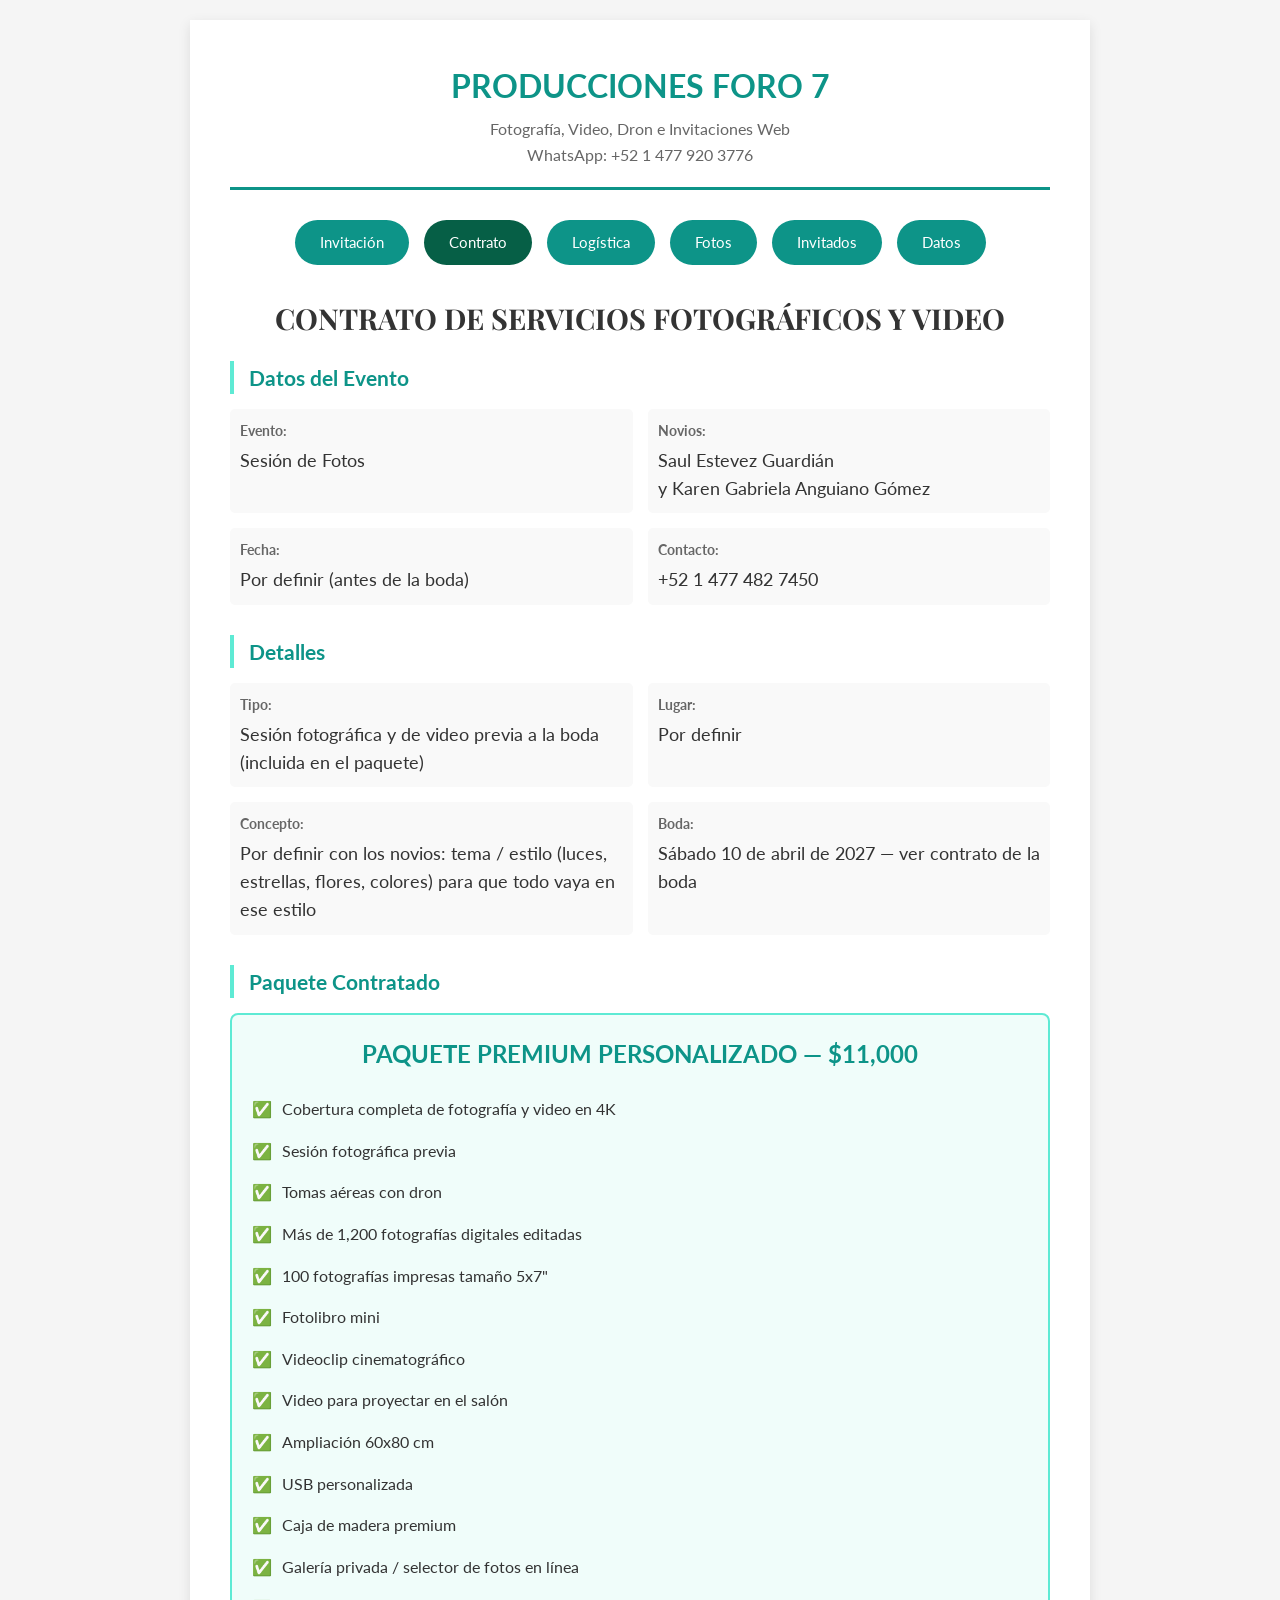
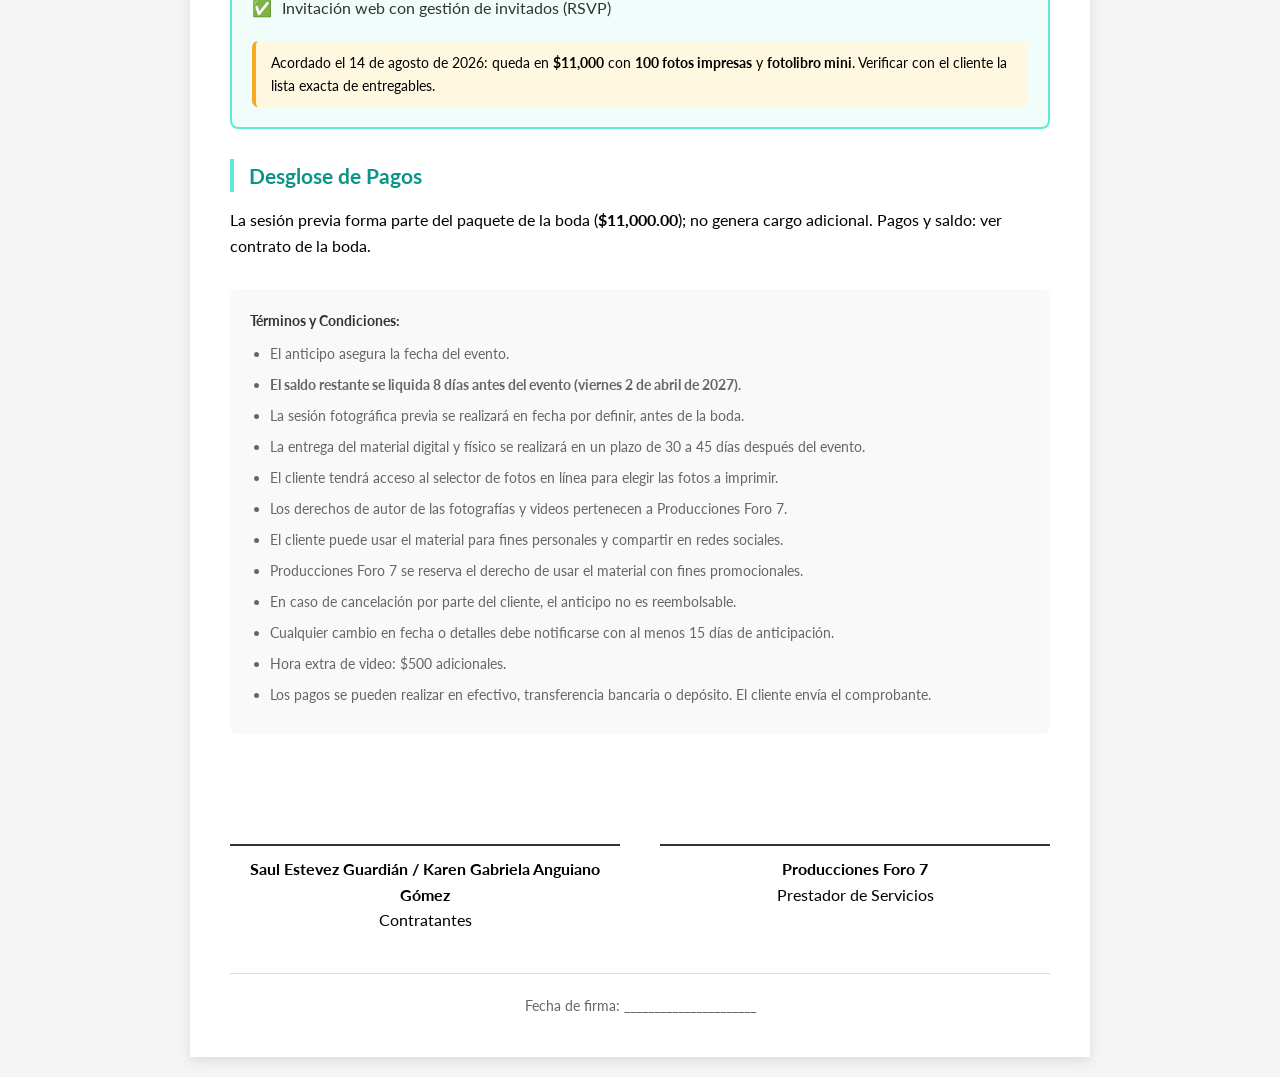
==== contrato.html @ eb70a012 "Crear proyecto sesion-saul-karen: invitación, selector, contrato y datos Co-Authored-By: Claude Opus" ====
<!DOCTYPE html>
<html lang="es">
<head>
    <meta charset="UTF-8">
    <meta name="viewport" content="width=device-width, initial-scale=1.0">
    <title>Contrato &mdash; Boda de Derion y Jairo</title>
    <meta name="robots" content="noindex, nofollow">
    <link rel="icon" type="image/svg+xml" href="favicon.svg?v=1">
    <link href="https://fonts.googleapis.com/css2?family=Playfair+Display:wght@400;700&family=Lato:wght@300;400;700&display=swap" rel="stylesheet">
    <link rel="stylesheet" href="css/contrato.css?v=1">
</head>
<body>
    <div class="container">
        <div class="header">
            <div class="company-name">PRODUCCIONES FORO 7</div>
            <div class="company-subtitle">Fotografía, Video, Dron e Invitaciones Web</div>
            <div class="company-subtitle">WhatsApp: +52 1 477 920 3776</div>
        </div>

        <div class="nav-links">
            <a href="index.html">Invitación</a>
            <a href="contrato.html" class="active">Contrato</a>
            <a href="logistica.html">Logística</a>
            <a href="selector.html">Fotos</a>
            <a href="invitados.html">Invitados</a>
            <a href="datos.html">Datos</a>
        </div>

        <h1 class="contract-title">CONTRATO DE SERVICIOS FOTOGRÁFICOS Y VIDEO</h1>

        <div class="section">
            <h2 class="section-title">Datos del Evento</h2>
            <div class="info-grid">
                <div class="info-item"><div class="info-label">Evento:</div><div class="info-value">Sesión de Fotos</div></div>
                <div class="info-item"><div class="info-label">Novios:</div><div class="info-value">Saul Estevez Guardián<br>y Karen Gabriela Anguiano Gómez</div></div>
                <div class="info-item"><div class="info-label">Fecha:</div><div class="info-value">Por definir (antes de la boda)</div></div>
                <div class="info-item"><div class="info-label">Contacto:</div><div class="info-value">+52 1 477 482 7450</div></div>
            </div>
        </div>

        <div class="section">
            <h2 class="section-title">Detalles</h2>
            <div class="info-grid">
                <div class="info-item"><div class="info-label">Tipo:</div><div class="info-value">Sesión fotográfica y de video previa a la boda (incluida en el paquete)</div></div>
                <div class="info-item"><div class="info-label">Lugar:</div><div class="info-value">Por definir</div></div>
                <div class="info-item"><div class="info-label">Concepto:</div><div class="info-value">Por definir con los novios: tema / estilo (luces, estrellas, flores, colores) para que todo vaya en ese estilo</div></div>
                <div class="info-item"><div class="info-label">Boda:</div><div class="info-value">Sábado 10 de abril de 2027 &mdash; ver contrato de la boda</div></div>
            </div>
        </div>

        <div class="section">
            <h2 class="section-title">Paquete Contratado</h2>
            <div class="package-details">
                <div class="package-title">PAQUETE PREMIUM PERSONALIZADO &mdash; $11,000</div>
                <ul class="package-list">
                    <li>Cobertura completa de fotografía y video en 4K</li>
                    <li>Sesión fotográfica previa</li>
                    <li>Tomas aéreas con dron</li>
                    <li>Más de 1,200 fotografías digitales editadas</li>
                    <li>100 fotografías impresas tamaño 5x7&quot;</li>
                    <li>Fotolibro mini</li>
                    <li>Videoclip cinematográfico</li>
                    <li>Video para proyectar en el salón</li>
                    <li>Ampliación 60x80 cm</li>
                    <li>USB personalizada</li>
                    <li>Caja de madera premium</li>
                    <li>Galería privada / selector de fotos en línea</li>
                    <li>Invitación web con gestión de invitados (RSVP)</li>
                </ul>
                <div style="margin-top:12px; background:#fff8e1; border-left:4px solid #f9a825; padding:10px 15px; border-radius:6px; font-size:0.9rem;">
                    Acordado el 14 de agosto de 2026: queda en <strong>$11,000</strong> con <strong>100 fotos impresas</strong> y <strong>fotolibro mini</strong>. Verificar con el cliente la lista exacta de entregables.
                </div>
            </div>
        </div>

        <div class="section">
            <h2 class="section-title">Desglose de Pagos</h2>
            <p>La sesión previa forma parte del paquete de la boda (<strong>$11,000.00</strong>); no genera cargo adicional. Pagos y saldo: ver contrato de la boda.</p>
        </div>

        <div class="section">
            <div class="terms">
                <div class="terms-title">Términos y Condiciones:</div>
                <ul>
                    <li>El anticipo asegura la fecha del evento.</li>
                    <li><strong>El saldo restante se liquida 8 días antes del evento (viernes 2 de abril de 2027).</strong></li>
                    <li>La sesión fotográfica previa se realizará en fecha por definir, antes de la boda.</li>
                    <li>La entrega del material digital y físico se realizará en un plazo de 30 a 45 días después del evento.</li>
                    <li>El cliente tendrá acceso al selector de fotos en línea para elegir las fotos a imprimir.</li>
                    <li>Los derechos de autor de las fotografías y videos pertenecen a Producciones Foro 7.</li>
                    <li>El cliente puede usar el material para fines personales y compartir en redes sociales.</li>
                    <li>Producciones Foro 7 se reserva el derecho de usar el material con fines promocionales.</li>
                    <li>En caso de cancelación por parte del cliente, el anticipo no es reembolsable.</li>
                    <li>Cualquier cambio en fecha o detalles debe notificarse con al menos 15 días de anticipación.</li>
                    <li>Hora extra de video: $500 adicionales.</li>
                    <li>Los pagos se pueden realizar en efectivo, transferencia bancaria o depósito. El cliente envía el comprobante.</li>
                </ul>
            </div>
        </div>

        <div class="signatures">
            <div class="signature-box"><div class="signature-line"><strong>Saul Estevez Guardián / Karen Gabriela Anguiano Gómez</strong><br>Contratantes</div></div>
            <div class="signature-box"><div class="signature-line"><strong>Producciones Foro 7</strong><br>Prestador de Servicios</div></div>
        </div>

        <div class="contract-date">
            Fecha de firma: ______________________
        </div>
    </div>

    <script src="js/visitas-v2.js?v=1"></script>
    <script src="js/foro7-footer.js?v=1"></script>
</body>
</html>
---- css/contrato.css ----
* {
            margin: 0;
            padding: 0;
            box-sizing: border-box;
        }

        body {
            font-family: 'Lato', sans-serif;
            background: #f5f5f5;
            padding: 20px;
            line-height: 1.6;
        }

        .container {
            max-width: 900px;
            margin: 0 auto;
            background: white;
            padding: 40px;
            box-shadow: 0 4px 12px rgba(0,0,0,0.1);
        }

        .header {
            text-align: center;
            border-bottom: 3px solid #0d9488;
            padding-bottom: 20px;
            margin-bottom: 30px;
        }

        .company-name {
            font-size: 2rem;
            color: #0d9488;
            font-weight: 700;
            margin-bottom: 5px;
        }

        .company-subtitle {
            font-size: 1rem;
            color: #666;
        }

        .contract-title {
            font-family: 'Playfair Display', serif;
            font-size: 1.8rem;
            color: #333;
            margin: 30px 0 20px;
            text-align: center;
        }

        .section {
            margin-bottom: 30px;
        }

        .section-title {
            font-size: 1.3rem;
            color: #0d9488;
            margin-bottom: 15px;
            font-weight: 700;
            border-left: 4px solid #5eead4;
            padding-left: 15px;
        }

        .info-grid {
            display: grid;
            grid-template-columns: 1fr 1fr;
            gap: 15px;
            margin-bottom: 20px;
        }

        .info-item {
            padding: 10px;
            background: #f9f9f9;
            border-radius: 5px;
        }

        .info-label {
            font-weight: 700;
            color: #666;
            font-size: 0.9rem;
            margin-bottom: 5px;
        }

        .info-value {
            color: #333;
            font-size: 1.1rem;
        }

        .pending {
            color: #ff9800;
            font-style: italic;
        }

        .package-details {
            background: #f0fdfa;
            padding: 20px;
            border-radius: 8px;
            border: 2px solid #5eead4;
        }

        .package-title {
            font-size: 1.5rem;
            color: #0d9488;
            margin-bottom: 15px;
            text-align: center;
            font-weight: 700;
        }

        .package-list {
            list-style: none;
            padding: 0;
        }

        .package-list li {
            padding: 8px 0;
            padding-left: 30px;
            position: relative;
            color: #333;
        }

        .package-list li:before {
            content: "\2705";
            position: absolute;
            left: 0;
        }

        .package-extras {
            background: #e3f2fd;
            padding: 15px;
            border-radius: 8px;
            margin-top: 15px;
            border-left: 4px solid #2196f3;
        }

        .package-extras-title {
            font-weight: 700;
            color: #1976d2;
            margin-bottom: 10px;
        }

        .pricing-table {
            width: 100%;
            margin-top: 20px;
            border-collapse: collapse;
        }

        .pricing-table th,
        .pricing-table td {
            padding: 12px;
            text-align: left;
            border-bottom: 1px solid #ddd;
        }

        .pricing-table th {
            background: #0d9488;
            color: white;
            font-weight: 700;
        }

        .total-row {
            background: #f9f9f9;
            font-weight: 700;
            font-size: 1.2rem;
        }

        .paid-row {
            background: #e8f5e9;
        }

        .pending-row {
            background: #fff3e0;
        }

        .signatures {
            margin-top: 50px;
            display: grid;
            grid-template-columns: 1fr 1fr;
            gap: 40px;
        }

        .signature-box {
            text-align: center;
        }

        .signature-line {
            border-top: 2px solid #333;
            margin-top: 60px;
            padding-top: 10px;
        }

        .terms {
            background: #f9f9f9;
            padding: 20px;
            border-radius: 8px;
            margin-top: 30px;
            font-size: 0.9rem;
            color: #666;
        }

        .terms-title {
            font-weight: 700;
            color: #333;
            margin-bottom: 10px;
        }

        .terms ul {
            padding-left: 20px;
        }

        .terms li {
            margin-bottom: 8px;
        }

        .table-right {
            text-align: right;
        }

        .contract-date {
            text-align: center;
            margin-top: 40px;
            padding-top: 20px;
            border-top: 1px solid #ddd;
            color: #666;
            font-size: 0.9rem;
        }

        .nav-links {
            display: flex;
            justify-content: center;
            gap: 15px;
            margin: 20px 0;
            flex-wrap: wrap;
        }

        .nav-links a {
            display: inline-block;
            background: #0d9488;
            color: white;
            padding: 10px 25px;
            border-radius: 25px;
            text-decoration: none;
            transition: all 0.3s;
            font-size: 0.95em;
        }

        .nav-links a:hover {
            background: #065f46;
            transform: translateY(-2px);
            box-shadow: 0 5px 15px rgba(0, 0, 0, 0.2);
        }

        .nav-links a.active {
            background: #065f46;
        }

        @media (max-width: 768px) {
            .container {
                padding: 20px;
            }

            .info-grid {
                grid-template-columns: 1fr;
            }

            .signatures {
                grid-template-columns: 1fr;
            }
        }

        @media print {
            body {
                background: white;
                padding: 0;
            }

            .container {
                box-shadow: none;
                padding: 20px;
            }

            .nav-links {
                display: none;
            }
        }
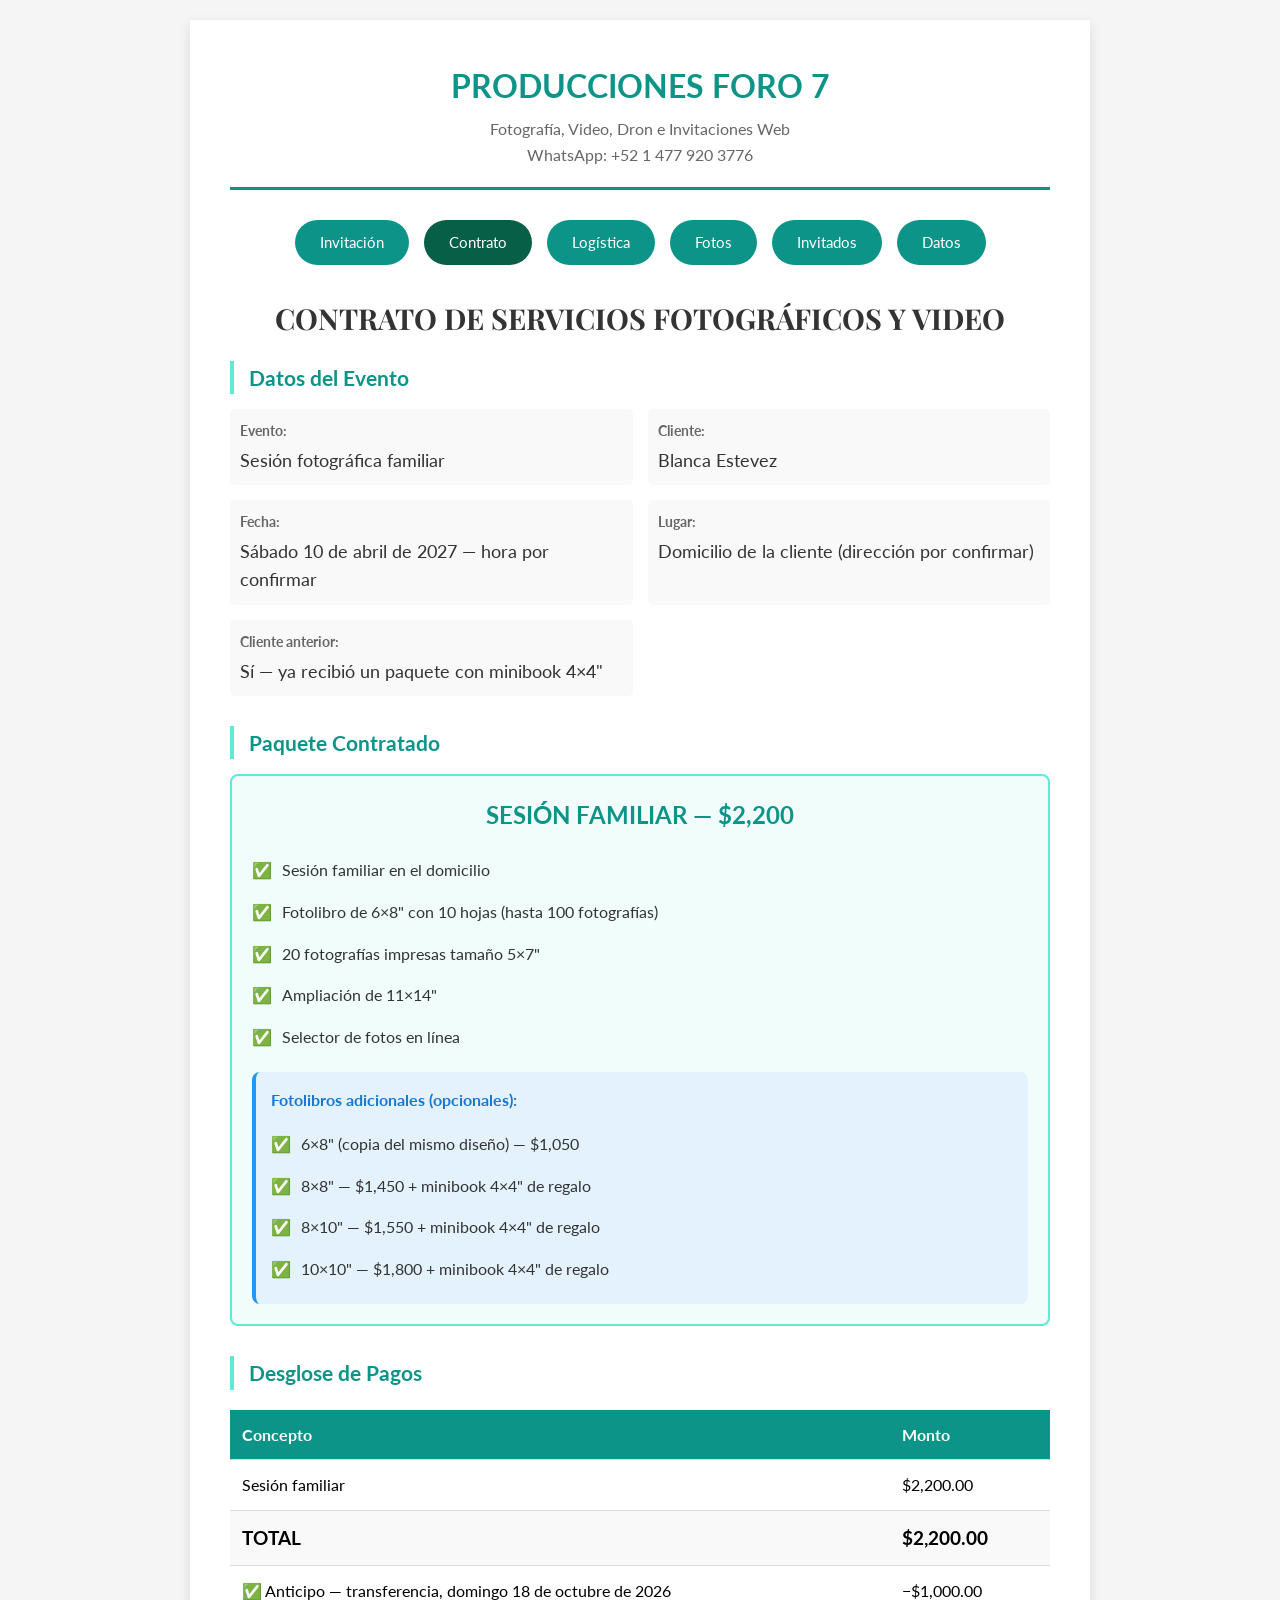
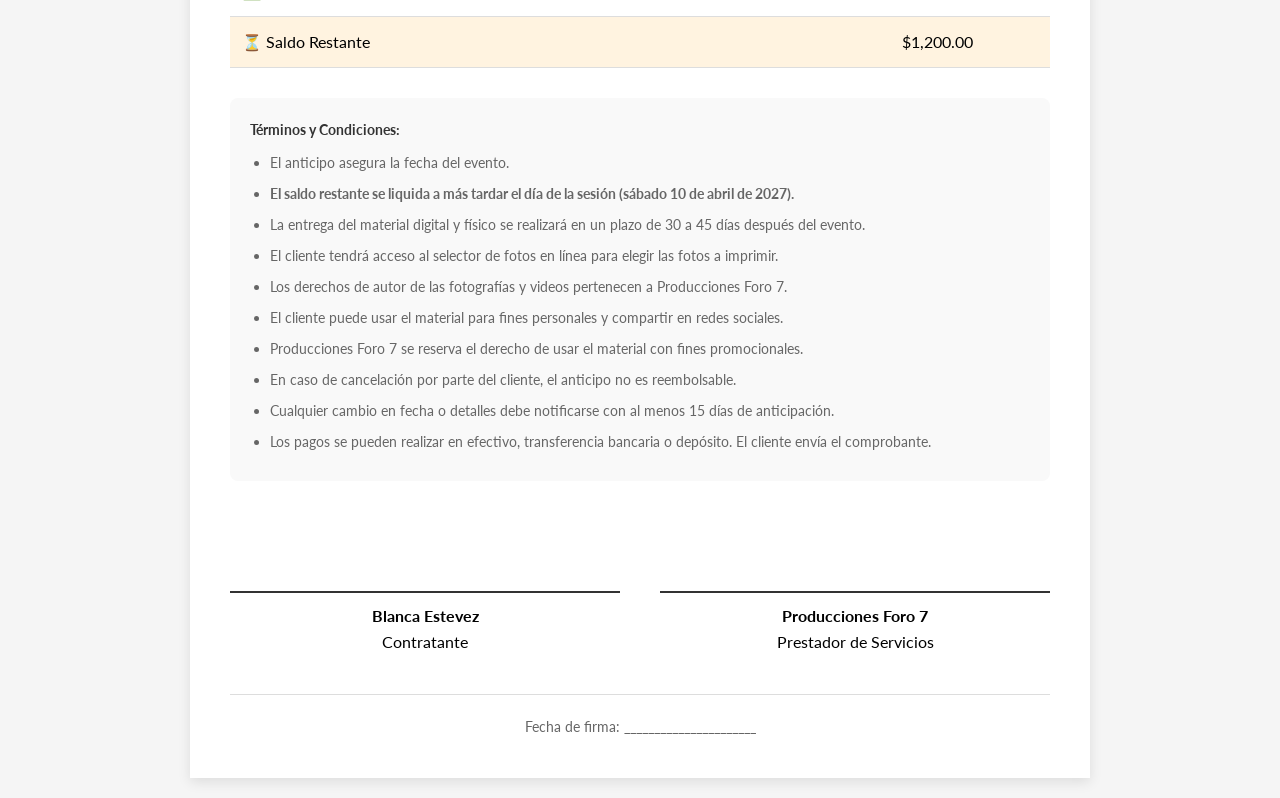
==== commit d32d5b30: "Convertir en sesión familiar de Blanca Estevez (10 abr 2027, $2,200, anticipo $1,000) Co-Authored-By" ====
--- a/contrato.html
+++ b/contrato.html
@@ -31,51 +31,48 @@
         <div class="section">
             <h2 class="section-title">Datos del Evento</h2>
             <div class="info-grid">
-                <div class="info-item"><div class="info-label">Evento:</div><div class="info-value">Sesión de Fotos</div></div>
-                <div class="info-item"><div class="info-label">Novios:</div><div class="info-value">Saul Estevez Guardián<br>y Karen Gabriela Anguiano Gómez</div></div>
-                <div class="info-item"><div class="info-label">Fecha:</div><div class="info-value">Por definir (antes de la boda)</div></div>
-                <div class="info-item"><div class="info-label">Contacto:</div><div class="info-value">+52 1 477 482 7450</div></div>
-            </div>
-        </div>
-
-        <div class="section">
-            <h2 class="section-title">Detalles</h2>
-            <div class="info-grid">
-                <div class="info-item"><div class="info-label">Tipo:</div><div class="info-value">Sesión fotográfica y de video previa a la boda (incluida en el paquete)</div></div>
-                <div class="info-item"><div class="info-label">Lugar:</div><div class="info-value">Por definir</div></div>
-                <div class="info-item"><div class="info-label">Concepto:</div><div class="info-value">Por definir con los novios: tema / estilo (luces, estrellas, flores, colores) para que todo vaya en ese estilo</div></div>
-                <div class="info-item"><div class="info-label">Boda:</div><div class="info-value">Sábado 10 de abril de 2027 &mdash; ver contrato de la boda</div></div>
+                <div class="info-item"><div class="info-label">Evento:</div><div class="info-value">Sesión fotográfica familiar</div></div>
+                <div class="info-item"><div class="info-label">Cliente:</div><div class="info-value">Blanca Estevez</div></div>
+                <div class="info-item"><div class="info-label">Fecha:</div><div class="info-value">Sábado 10 de abril de 2027 &mdash; hora por confirmar</div></div>
+                <div class="info-item"><div class="info-label">Lugar:</div><div class="info-value">Domicilio de la cliente (dirección por confirmar)</div></div>
+                <div class="info-item"><div class="info-label">Cliente anterior:</div><div class="info-value">Sí &mdash; ya recibió un paquete con minibook 4×4"</div></div>
             </div>
         </div>
 
         <div class="section">
             <h2 class="section-title">Paquete Contratado</h2>
             <div class="package-details">
-                <div class="package-title">PAQUETE PREMIUM PERSONALIZADO &mdash; $11,000</div>
+                <div class="package-title">SESIÓN FAMILIAR &mdash; $2,200</div>
                 <ul class="package-list">
-                    <li>Cobertura completa de fotografía y video en 4K</li>
-                    <li>Sesión fotográfica previa</li>
-                    <li>Tomas aéreas con dron</li>
-                    <li>Más de 1,200 fotografías digitales editadas</li>
-                    <li>100 fotografías impresas tamaño 5x7&quot;</li>
-                    <li>Fotolibro mini</li>
-                    <li>Videoclip cinematográfico</li>
-                    <li>Video para proyectar en el salón</li>
-                    <li>Ampliación 60x80 cm</li>
-                    <li>USB personalizada</li>
-                    <li>Caja de madera premium</li>
-                    <li>Galería privada / selector de fotos en línea</li>
-                    <li>Invitación web con gestión de invitados (RSVP)</li>
+                    <li>Sesión familiar en el domicilio</li>
+                    <li>Fotolibro de 6×8" con 10 hojas (hasta 100 fotografías)</li>
+                    <li>20 fotografías impresas tamaño 5×7"</li>
+                    <li>Ampliación de 11×14"</li>
+                    <li>Selector de fotos en línea</li>
                 </ul>
-                <div style="margin-top:12px; background:#fff8e1; border-left:4px solid #f9a825; padding:10px 15px; border-radius:6px; font-size:0.9rem;">
-                    Acordado el 14 de agosto de 2026: queda en <strong>$11,000</strong> con <strong>100 fotos impresas</strong> y <strong>fotolibro mini</strong>. Verificar con el cliente la lista exacta de entregables.
+                <div class="package-extras">
+                    <div class="package-extras-title">Fotolibros adicionales (opcionales):</div>
+                    <ul class="package-list">
+                        <li>6×8" (copia del mismo diseño) &mdash; $1,050</li>
+                        <li>8×8" &mdash; $1,450 + minibook 4×4" de regalo</li>
+                        <li>8×10" &mdash; $1,550 + minibook 4×4" de regalo</li>
+                        <li>10×10" &mdash; $1,800 + minibook 4×4" de regalo</li>
+                    </ul>
                 </div>
             </div>
         </div>
 
         <div class="section">
             <h2 class="section-title">Desglose de Pagos</h2>
-            <p>La sesión previa forma parte del paquete de la boda (<strong>$11,000.00</strong>); no genera cargo adicional. Pagos y saldo: ver contrato de la boda.</p>
+            <table class="pricing-table">
+                <thead><tr><th>Concepto</th><th class="table-right">Monto</th></tr></thead>
+                <tbody>
+                    <tr><td>Sesión familiar</td><td class="table-right">$2,200.00</td></tr>
+                    <tr class="total-row"><td>TOTAL</td><td class="table-right">$2,200.00</td></tr>
+                    <tr><td>&#9989; Anticipo &mdash; transferencia, domingo 18 de octubre de 2026</td><td class="table-right">&minus;$1,000.00</td></tr>
+                    <tr class="pending-row"><td>&#9203; Saldo Restante</td><td class="table-right">$1,200.00</td></tr>
+                </tbody>
+            </table>
         </div>
 
         <div class="section">
@@ -83,8 +80,7 @@
                 <div class="terms-title">Términos y Condiciones:</div>
                 <ul>
                     <li>El anticipo asegura la fecha del evento.</li>
-                    <li><strong>El saldo restante se liquida 8 días antes del evento (viernes 2 de abril de 2027).</strong></li>
-                    <li>La sesión fotográfica previa se realizará en fecha por definir, antes de la boda.</li>
+                    <li><strong>El saldo restante se liquida a más tardar el día de la sesión (sábado 10 de abril de 2027).</strong></li>
                     <li>La entrega del material digital y físico se realizará en un plazo de 30 a 45 días después del evento.</li>
                     <li>El cliente tendrá acceso al selector de fotos en línea para elegir las fotos a imprimir.</li>
                     <li>Los derechos de autor de las fotografías y videos pertenecen a Producciones Foro 7.</li>
@@ -92,14 +88,13 @@
                     <li>Producciones Foro 7 se reserva el derecho de usar el material con fines promocionales.</li>
                     <li>En caso de cancelación por parte del cliente, el anticipo no es reembolsable.</li>
                     <li>Cualquier cambio en fecha o detalles debe notificarse con al menos 15 días de anticipación.</li>
-                    <li>Hora extra de video: $500 adicionales.</li>
                     <li>Los pagos se pueden realizar en efectivo, transferencia bancaria o depósito. El cliente envía el comprobante.</li>
                 </ul>
             </div>
         </div>
 
         <div class="signatures">
-            <div class="signature-box"><div class="signature-line"><strong>Saul Estevez Guardián / Karen Gabriela Anguiano Gómez</strong><br>Contratantes</div></div>
+            <div class="signature-box"><div class="signature-line"><strong>Blanca Estevez</strong><br>Contratante</div></div>
             <div class="signature-box"><div class="signature-line"><strong>Producciones Foro 7</strong><br>Prestador de Servicios</div></div>
         </div>
 
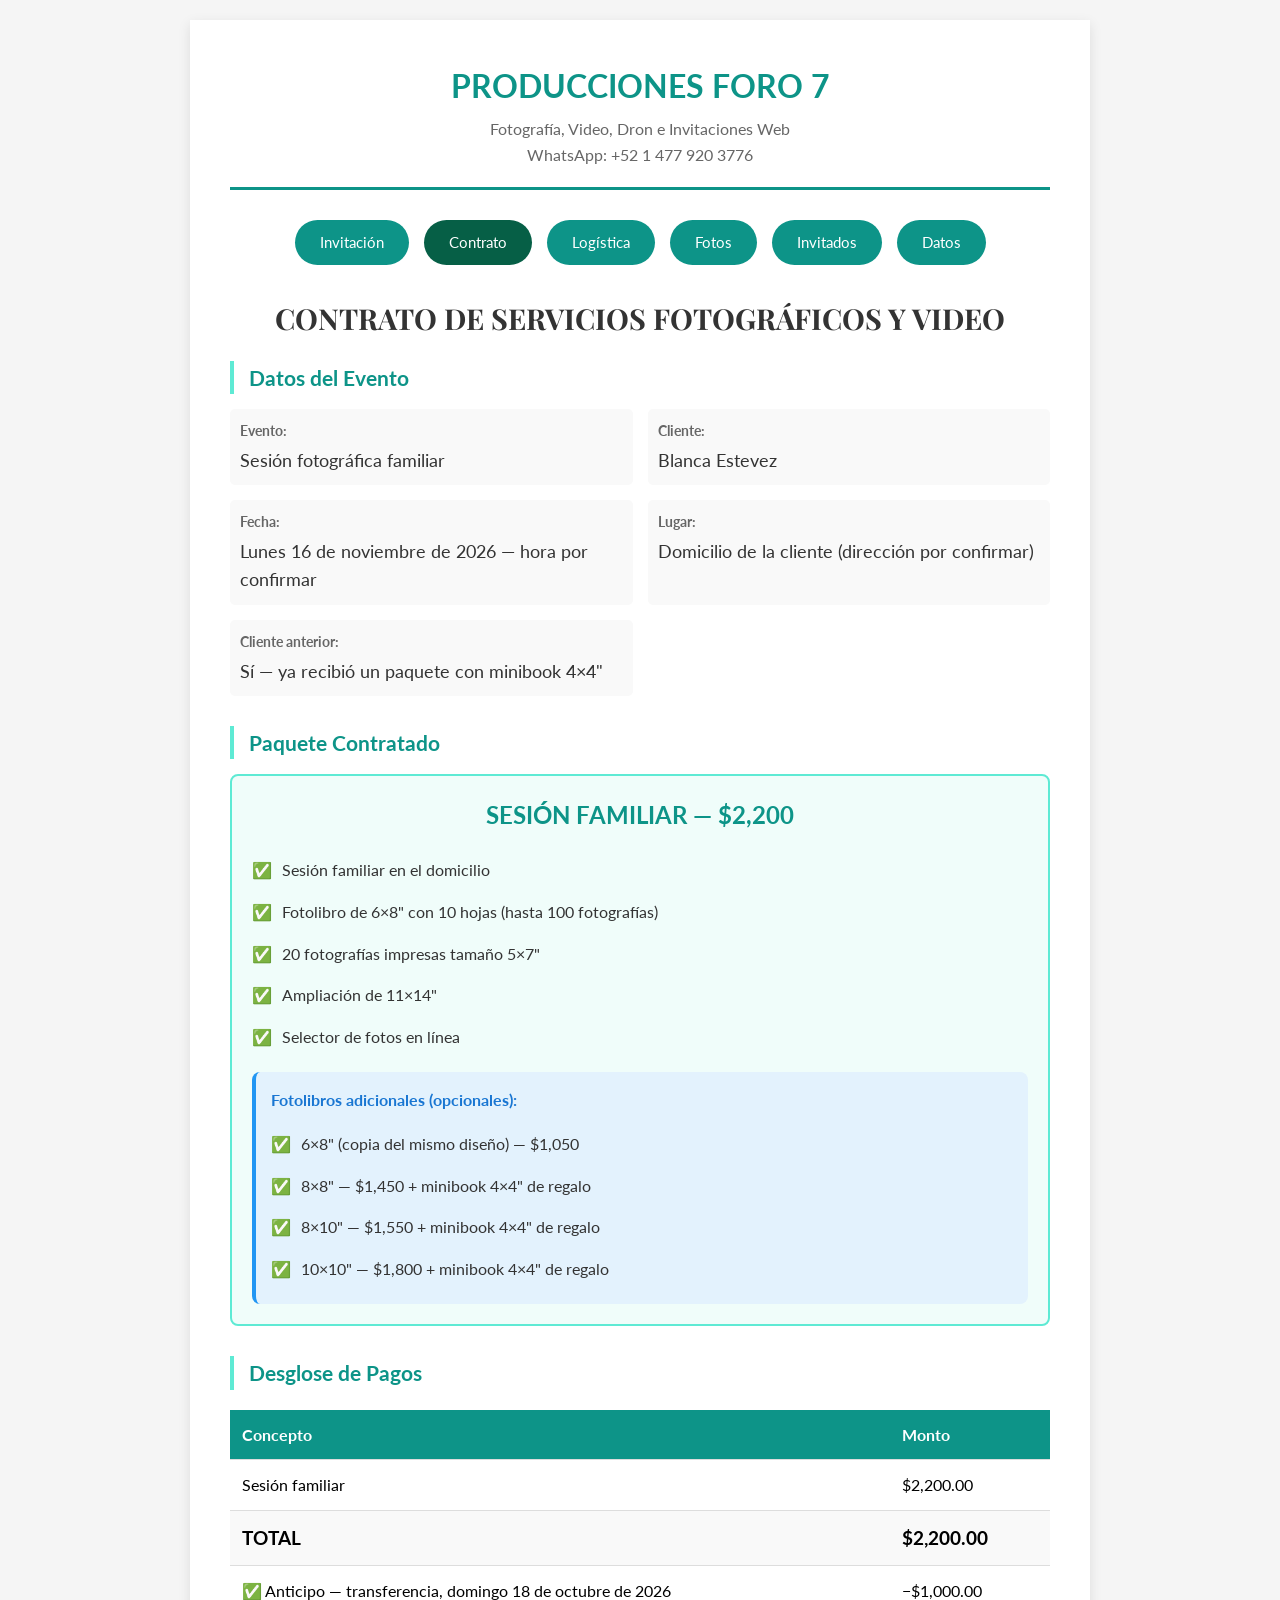
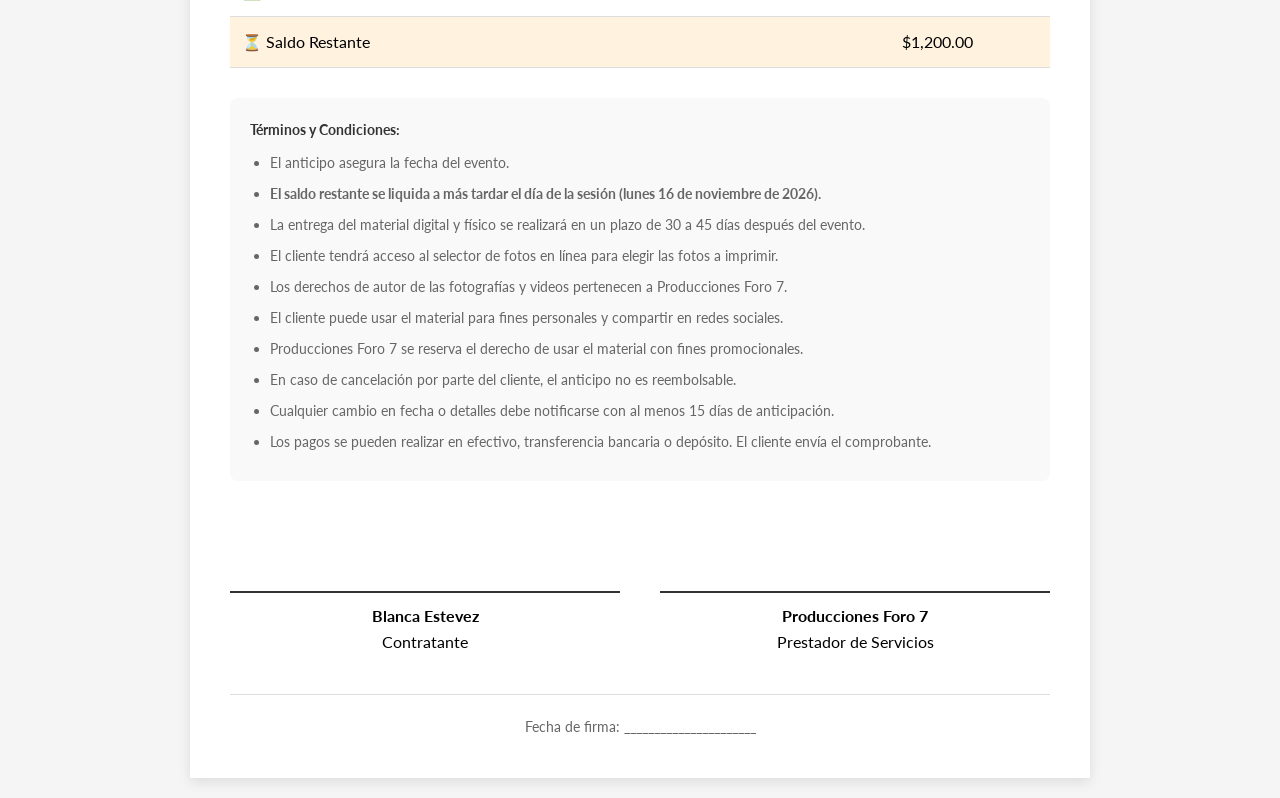
==== commit ee1a83a2: "Fecha de la sesión: lunes 16 de noviembre de 2026 Co-Authored-By: Claude Opus 5.5 <noreply@anthropic" ====
--- a/contrato.html
+++ b/contrato.html
@@ -3,7 +3,7 @@
 <head>
     <meta charset="UTF-8">
     <meta name="viewport" content="width=device-width, initial-scale=1.0">
-    <title>Contrato &mdash; Boda de Derion y Jairo</title>
+    <title>Contrato &mdash; Sesión Familiar Estevez</title>
     <meta name="robots" content="noindex, nofollow">
     <link rel="icon" type="image/svg+xml" href="favicon.svg?v=1">
     <link href="https://fonts.googleapis.com/css2?family=Playfair+Display:wght@400;700&family=Lato:wght@300;400;700&display=swap" rel="stylesheet">
@@ -33,7 +33,7 @@
             <div class="info-grid">
                 <div class="info-item"><div class="info-label">Evento:</div><div class="info-value">Sesión fotográfica familiar</div></div>
                 <div class="info-item"><div class="info-label">Cliente:</div><div class="info-value">Blanca Estevez</div></div>
-                <div class="info-item"><div class="info-label">Fecha:</div><div class="info-value">Sábado 10 de abril de 2027 &mdash; hora por confirmar</div></div>
+                <div class="info-item"><div class="info-label">Fecha:</div><div class="info-value">Lunes 16 de noviembre de 2026 &mdash; hora por confirmar</div></div>
                 <div class="info-item"><div class="info-label">Lugar:</div><div class="info-value">Domicilio de la cliente (dirección por confirmar)</div></div>
                 <div class="info-item"><div class="info-label">Cliente anterior:</div><div class="info-value">Sí &mdash; ya recibió un paquete con minibook 4×4"</div></div>
             </div>
@@ -80,7 +80,7 @@
                 <div class="terms-title">Términos y Condiciones:</div>
                 <ul>
                     <li>El anticipo asegura la fecha del evento.</li>
-                    <li><strong>El saldo restante se liquida a más tardar el día de la sesión (sábado 10 de abril de 2027).</strong></li>
+                    <li><strong>El saldo restante se liquida a más tardar el día de la sesión (lunes 16 de noviembre de 2026).</strong></li>
                     <li>La entrega del material digital y físico se realizará en un plazo de 30 a 45 días después del evento.</li>
                     <li>El cliente tendrá acceso al selector de fotos en línea para elegir las fotos a imprimir.</li>
                     <li>Los derechos de autor de las fotografías y videos pertenecen a Producciones Foro 7.</li>
